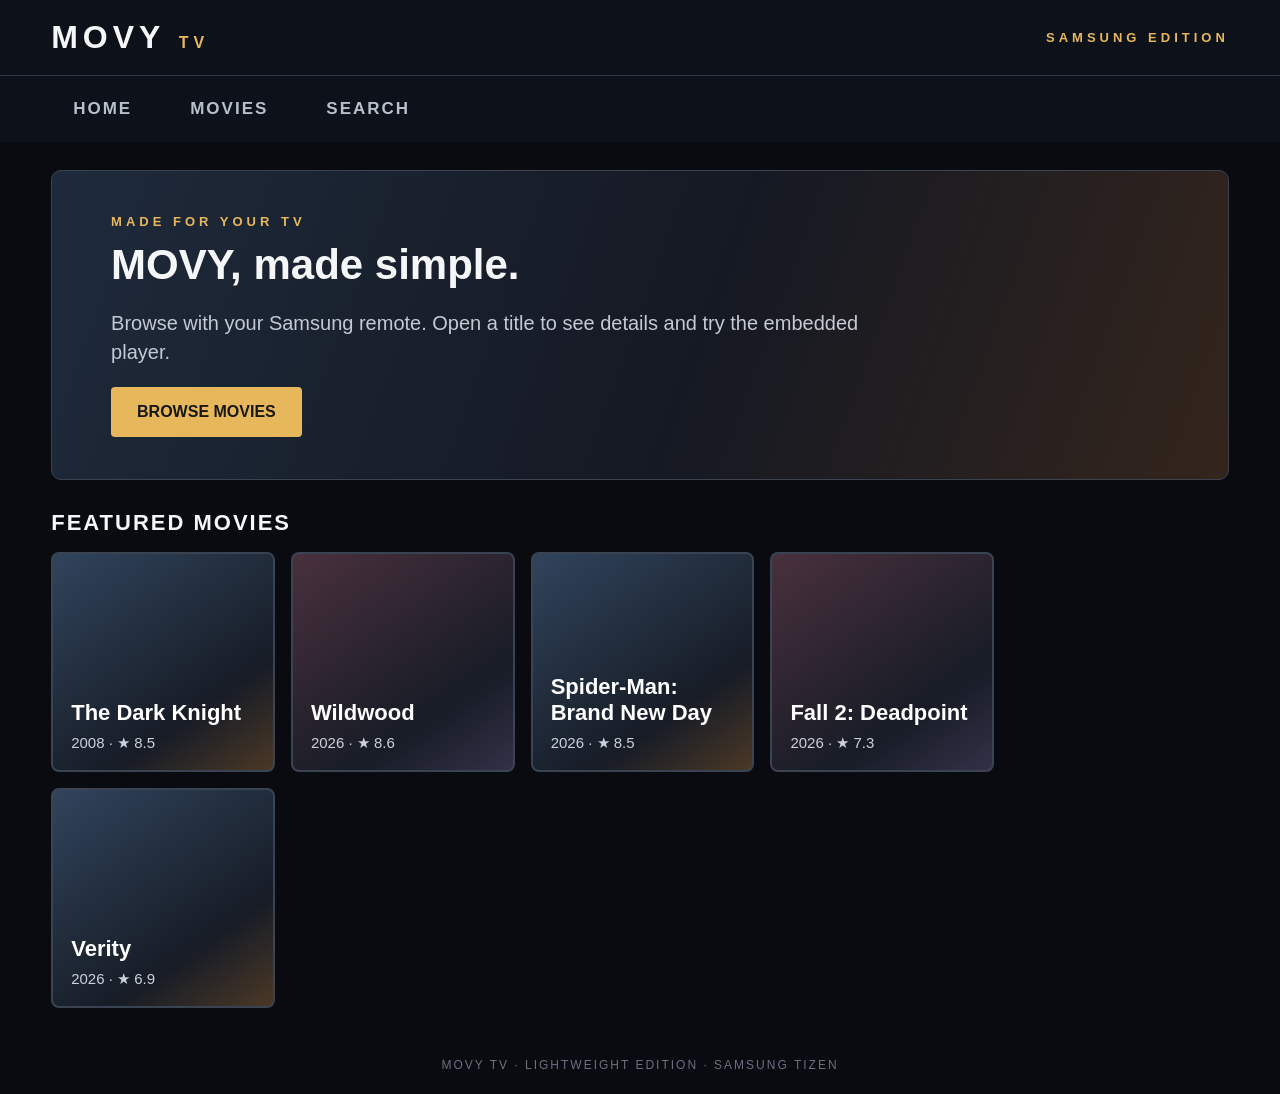
==== app/index.html @ f87607de "Add initial HTML structure for MOVY TV" ====
<!doctype html>
<html><head><meta charset="utf-8"><meta name="viewport" content="width=device-width,initial-scale=1">
<title>MOVY TV</title>
<style>
*{box-sizing:border-box}html,body{margin:0;background:#090b10;color:#f5f6f8;font-family:Arial,sans-serif}
body{overflow-x:hidden}.top{height:76px;padding:0 4%;display:flex;align-items:center;justify-content:space-between;background:#0d1119;border-bottom:1px solid #303744}
.brand{font-size:32px;font-weight:bold;letter-spacing:5px}.brand span{font-size:16px;color:#e6b75b}
nav{height:66px;padding:0 4%;display:flex;gap:14px;background:#0d1119}
button{font-family:Arial,sans-serif;cursor:pointer}.navbtn,.back{background:transparent;color:#b8c0cd;border:2px solid transparent;padding:13px 20px;font-size:17px;font-weight:bold;letter-spacing:2px}
button:focus,input:focus{outline:3px solid #f2c66d;outline-offset:3px}
main{padding:28px 4%;min-height:700px}.hidden{display:none!important}
.hero{height:310px;padding:40px 5%;display:flex;align-items:center;background:linear-gradient(110deg,#1e2a3b,#151923 55%,#34251c);border:1px solid #3b4350;border-radius:10px}
.eyebrow{color:#e6b75b;font-size:13px;letter-spacing:4px;font-weight:bold}
h1{font-size:42px;margin:12px 0}p{font-size:20px;line-height:1.45;color:#c4cad4;max-width:750px}
.primary{background:#e6b75b;color:#171717;border:0;padding:16px 26px;font-size:16px;font-weight:bold;border-radius:4px}
h2{font-size:22px;letter-spacing:2px;margin:30px 0 16px}
.cards{display:flex;flex-wrap:wrap;gap:16px}.card{width:19%;min-width:175px;height:220px;text-align:left;padding:18px;display:flex;flex-direction:column;justify-content:flex-end;color:white;border:2px solid #394352;border-radius:8px;background:linear-gradient(145deg,#30445c,#171c26 70%,#4b3825)}
.card:nth-child(2n){background:linear-gradient(145deg,#49303d,#171c26 70%,#333047)}
.card strong{font-size:22px;line-height:1.15}.card small{font-size:15px;color:#cbd1db;margin-top:9px}
.viewhead{display:flex;justify-content:space-between;align-items:end;margin-bottom:22px}
#search{width:70%;height:58px;background:#171c26;color:white;border:2px solid #4a5566;border-radius:5px;font-size:22px;padding:0 16px;margin:20px 0}
.detail{display:flex;gap:40px;padding:20px}.art{width:280px;height:390px;flex-shrink:0;border-radius:8px;background:linear-gradient(145deg,#35465d,#161b25 65%,#65472d);display:flex;align-items:center;justify-content:center;text-align:center;padding:20px;font-size:32px;font-weight:bold}
.meta{color:#e6b75b;font-size:18px}.desc{font-size:21px;line-height:1.55;max-width:850px}
.player{width:100%;height:0;padding-bottom:56.25%;position:relative;background:black;border:1px solid #39404d}
iframe{position:absolute;width:100%;height:100%;border:0;background:#000}
.note{font-size:16px;color:#aeb6c3}footer{text-align:center;color:#687181;padding:22px;font-size:12px;letter-spacing:2px}
@media(max-width:900px){.card{width:30%;min-width:150px}.detail{display:block}.art{display:none}}
</style></head><body>
<div class="top"><div class="brand">MOVY <span>TV</span></div><div class="eyebrow">SAMSUNG EDITION</div></div>
<nav><button class="navbtn" data-page="home">HOME</button><button class="navbtn" data-page="movies">MOVIES</button><button class="navbtn" data-page="searchpage">SEARCH</button></nav>
<main>
<section id="home" class="page"><div class="hero"><div><div class="eyebrow">MADE FOR YOUR TV</div><h1>MOVY, made simple.</h1><p>Browse with your Samsung remote. Open a title to see details and try the embedded player.</p><button class="primary" id="browse">BROWSE MOVIES</button></div></div><h2>FEATURED MOVIES</h2><div id="featured" class="cards"></div></section>
<section id="movies" class="page hidden"><div class="viewhead"><div><div class="eyebrow">THE LIBRARY</div><h1>Movies</h1></div><span id="count" class="note"></span></div><div id="allcards" class="cards"></div></section>
<section id="searchpage" class="page hidden"><div class="eyebrow">FIND SOMETHING TO WATCH</div><h1>Search</h1><input id="search" placeholder="Type a movie title"><div id="results" class="cards"></div></section>
<section id="detail" class="page hidden"><button id="backdetail" class="back">‹ BACK</button><div id="detailcontent" class="detail"></div></section>
<section id="playerpage" class="page hidden"><button id="backplayer" class="back">‹ BACK TO TITLE</button><div class="eyebrow">PLAYER</div><h1 id="playertitle"></h1><div class="player"><iframe id="frame" src="about:blank" allowfullscreen allow="encrypted-media; autoplay *; fullscreen *"></iframe></div><p class="note">If the player stays black, this older TV browser may not support the embed. Try the MOVY title page.</p><button class="primary" id="openmovy">OPEN MOVY TITLE PAGE</button></section>
</main><footer>MOVY TV · LIGHTWEIGHT EDITION · SAMSUNG TIZEN</footer>
<script>
(function(){
var data=[
{id:155,title:"The Dark Knight",year:"2008",rating:"8.5",genre:"Action · Thriller · Crime",desc:"Batman raises the stakes in his war on crime, with the help of Lt. Jim Gordon and District Attorney Harvey Dent.",slug:"/movie/155"},
{id:791523,title:"Wildwood",year:"2026",rating:"8.6",genre:"Animation · Adventure · Fantasy",desc:"Prue and Curtis are drawn into a magical forest filled with enchanted creatures as they try to rescue Prue's baby brother.",slug:"/movie/791523"},
{id:969681,title:"Spider-Man: Brand New Day",year:"2026",rating:"8.5",genre:"Science Fiction · Action · Adventure",desc:"Peter Parker fights crime in a world that doesn't remember him, while a new threat puts the city in danger.",slug:"/movie/969681"},
{id:1101412,title:"Fall 2: Deadpoint",year:"2026",rating:"7.3",genre:"Thriller",desc:"Two climbers become trapped thousands of feet above the ground on a perilous climb across Thailand's Mount Kwan.",slug:"/movie/1101412"},
{id:1283515,title:"Verity",year:"2026",rating:"6.9",genre:"Mystery · Thriller",desc:"A ghostwriter uncovers autobiographical notes that may reveal a lethal conspiracy.",slug:"/movie/1283515"},
{id:1368337,title:"The Odyssey",year:"2026",rating:"8.0",genre:"Adventure · Action · Fantasy",desc:"Odysseus, the legendary King of Ithaca, embarks on a perilous journey home following the Trojan War.",slug:"/movie/1368337"}
],selected=null,pages=["home","movies","searchpage","detail","playerpage"];
function byid(x){return document.getElementById(x)}
function show(name){var i;for(i=0;i<pages.length;i++)byid(pages[i]).className="page"+(pages[i]===name?"":" hidden");}
function makeCard(m){var b=document.createElement("button"),s=document.createElement("strong"),d=document.createElement("small");b.className="card";b.type="button";s.appendChild(document.createTextNode(m.title));d.appendChild(document.createTextNode(m.year+" · ★ "+m.rating));b.appendChild(s);b.appendChild(d);b.onclick=function(){details(m.id)};return b;}
function render(id,list){var n=byid(id),i;while(n.firstChild)n.removeChild(n.firstChild);for(i=0;i<list.length;i++)n.appendChild(makeCard(list[i]));}
function lookup(id){var i;for(i=0;i<data.length;i++)if(String(data[i].id)===String(id))return data[i];return null;}
function details(id){selected=lookup(id);if(!selected)return;var root=byid("detailcontent");while(root.firstChild)root.removeChild(root.firstChild);var art=document.createElement("div"),copy=document.createElement("div"),h=document.createElement("h1"),meta=document.createElement("div"),p=document.createElement("p"),play=document.createElement("button");art.className="art";art.appendChild(document.createTextNode(selected.title));h.appendChild(document.createTextNode(selected.title));meta.className="meta";meta.appendChild(document.createTextNode(selected.year+" · ★ "+selected.rating+" · "+selected.genre));p.className="desc";p.appendChild(document.createTextNode(selected.desc));play.className="primary";play.appendChild(document.createTextNode("PLAY"));play.onclick=playTitle;copy.appendChild(h);copy.appendChild(meta);copy.appendChild(p);copy.appendChild(play);root.appendChild(art);root.appendChild(copy);show("detail");play.focus();}
function playTitle(){if(!selected)return;byid("playertitle").innerHTML="";byid("playertitle").appendChild(document.createTextNode(selected.title));byid("frame").src="https://vidy.st/movie/"+selected.id+"?color=E6B75B";byid("openmovy").onclick=function(){window.location.href="https://www.movy.sx"+selected.slug;};show("playerpage");byid("backplayer").focus();}
function search(){var q=byid("search").value.toLowerCase(),r=[],i;for(i=0;i<data.length;i++)if(data[i].title.toLowerCase().indexOf(q)>=0)r.push(data[i]);render("results",r);}
function init(){render("featured",data.slice(0,5));render("allcards",data);byid("count").innerHTML=data.length+" STARTER TITLES";var nav=document.getElementsByClassName("navbtn"),i;for(i=0;i<nav.length;i++)nav[i].onclick=function(){show(this.getAttribute("data-page"));};byid("browse").onclick=function(){show("movies");};byid("backdetail").onclick=function(){show("movies");};byid("backplayer").onclick=function(){byid("frame").src="about:blank";show("detail");};byid("search").onkeyup=search;byid("search").onkeydown=function(e){if((e.keyCode||e.which)===13){var b=byid("results").getElementsByTagName("button")[0];if(b)b.focus();}};document.onkeydown=function(e){var k=e.keyCode||e.which;if(k===8||k===27){if(byid("playerpage").className.indexOf("hidden")<0)byid("backplayer").click();else if(byid("detail").className.indexOf("hidden")<0)byid("backdetail").click();}};show("home");}
if(document.readyState==="loading")document.addEventListener("DOMContentLoaded",init);else init();
})();
</script></body></html>
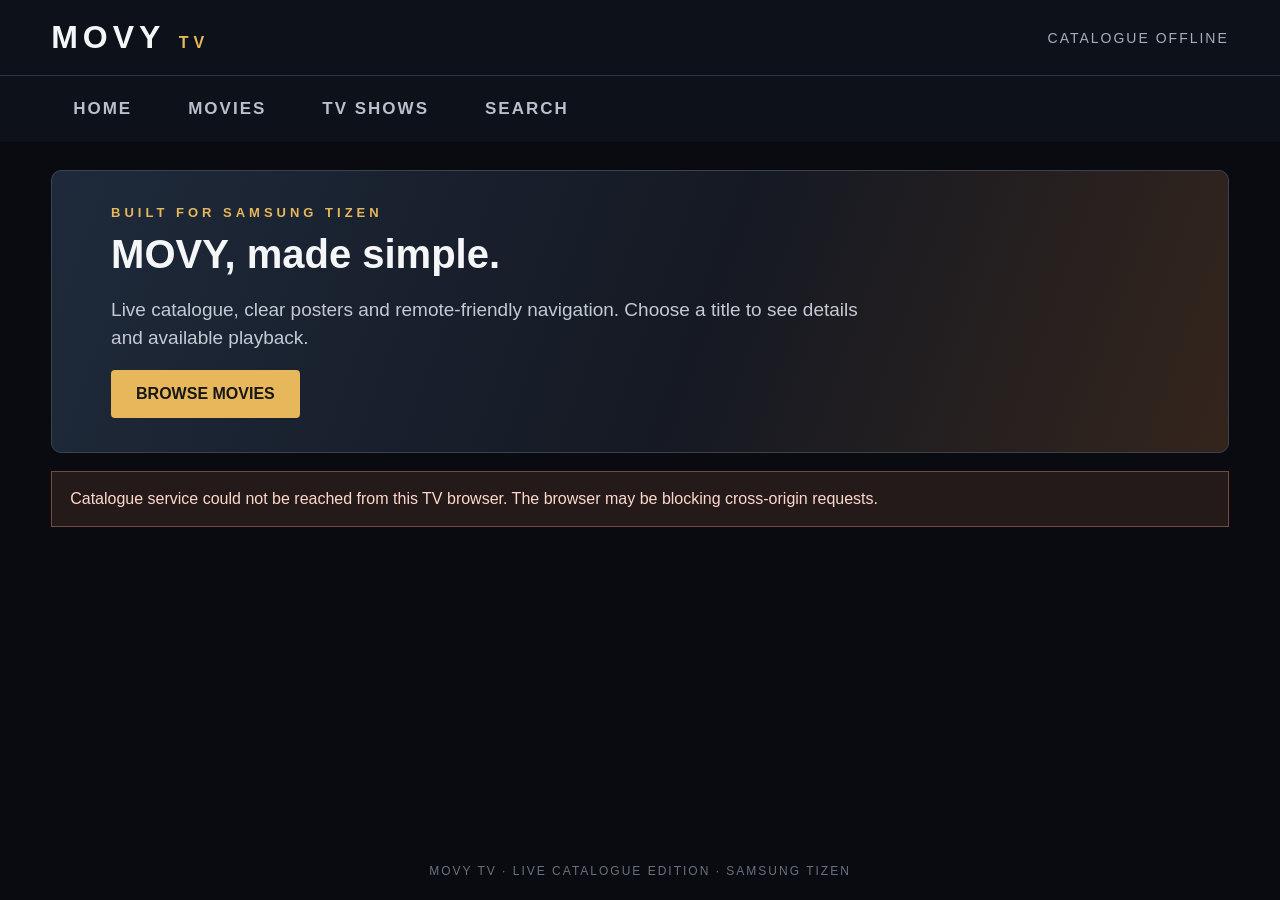
==== commit 7bb572db: "Refactor index.html for improved structure and styles Updated HTML structure and styles for MOVY TV " ====
--- a/app/index.html
+++ b/app/index.html
@@ -1,59 +1,71 @@
 <!doctype html>
-<html><head><meta charset="utf-8"><meta name="viewport" content="width=device-width,initial-scale=1">
-<title>MOVY TV</title>
+<html lang="en">
+<head>
+<meta charset="utf-8"><meta name="viewport" content="width=device-width,initial-scale=1">
+<meta name="theme-color" content="#090b10"><title>MOVY TV</title>
 <style>
-*{box-sizing:border-box}html,body{margin:0;background:#090b10;color:#f5f6f8;font-family:Arial,sans-serif}
-body{overflow-x:hidden}.top{height:76px;padding:0 4%;display:flex;align-items:center;justify-content:space-between;background:#0d1119;border-bottom:1px solid #303744}
-.brand{font-size:32px;font-weight:bold;letter-spacing:5px}.brand span{font-size:16px;color:#e6b75b}
-nav{height:66px;padding:0 4%;display:flex;gap:14px;background:#0d1119}
-button{font-family:Arial,sans-serif;cursor:pointer}.navbtn,.back{background:transparent;color:#b8c0cd;border:2px solid transparent;padding:13px 20px;font-size:17px;font-weight:bold;letter-spacing:2px}
+*{box-sizing:border-box}html,body{margin:0;background:#090b10;color:#f5f6f8;font-family:Arial,Helvetica,sans-serif}body{overflow-x:hidden}
+.top{height:76px;padding:0 4%;display:flex;align-items:center;justify-content:space-between;background:#0d1119;border-bottom:1px solid #303744}
+.brand{font-size:32px;font-weight:bold;letter-spacing:5px}.brand span{font-size:16px;color:#e6b75b}.status,.muted{color:#a5adbb;font-size:14px;letter-spacing:2px}
+nav{height:66px;padding:0 4%;display:flex;gap:12px;background:#0d1119;align-items:center;flex-wrap:wrap}
+button,input{font-family:Arial,Helvetica,sans-serif}button{cursor:pointer}
+.navbtn,.back{background:transparent;color:#b8c0cd;border:2px solid transparent;padding:13px 20px;font-size:17px;font-weight:bold;letter-spacing:2px}
 button:focus,input:focus{outline:3px solid #f2c66d;outline-offset:3px}
-main{padding:28px 4%;min-height:700px}.hidden{display:none!important}
-.hero{height:310px;padding:40px 5%;display:flex;align-items:center;background:linear-gradient(110deg,#1e2a3b,#151923 55%,#34251c);border:1px solid #3b4350;border-radius:10px}
+main{padding:28px 4%;min-height:700px}.hidden{display:none!important}.page{width:100%}
+.hero{min-height:270px;padding:34px 5%;display:flex;align-items:center;background:linear-gradient(110deg,#1e2a3b,#151923 55%,#34251c);border:1px solid #3b4350;border-radius:10px}
 .eyebrow{color:#e6b75b;font-size:13px;letter-spacing:4px;font-weight:bold}
-h1{font-size:42px;margin:12px 0}p{font-size:20px;line-height:1.45;color:#c4cad4;max-width:750px}
-.primary{background:#e6b75b;color:#171717;border:0;padding:16px 26px;font-size:16px;font-weight:bold;border-radius:4px}
-h2{font-size:22px;letter-spacing:2px;margin:30px 0 16px}
-.cards{display:flex;flex-wrap:wrap;gap:16px}.card{width:19%;min-width:175px;height:220px;text-align:left;padding:18px;display:flex;flex-direction:column;justify-content:flex-end;color:white;border:2px solid #394352;border-radius:8px;background:linear-gradient(145deg,#30445c,#171c26 70%,#4b3825)}
-.card:nth-child(2n){background:linear-gradient(145deg,#49303d,#171c26 70%,#333047)}
-.card strong{font-size:22px;line-height:1.15}.card small{font-size:15px;color:#cbd1db;margin-top:9px}
-.viewhead{display:flex;justify-content:space-between;align-items:end;margin-bottom:22px}
-#search{width:70%;height:58px;background:#171c26;color:white;border:2px solid #4a5566;border-radius:5px;font-size:22px;padding:0 16px;margin:20px 0}
-.detail{display:flex;gap:40px;padding:20px}.art{width:280px;height:390px;flex-shrink:0;border-radius:8px;background:linear-gradient(145deg,#35465d,#161b25 65%,#65472d);display:flex;align-items:center;justify-content:center;text-align:center;padding:20px;font-size:32px;font-weight:bold}
-.meta{color:#e6b75b;font-size:18px}.desc{font-size:21px;line-height:1.55;max-width:850px}
-.player{width:100%;height:0;padding-bottom:56.25%;position:relative;background:black;border:1px solid #39404d}
-iframe{position:absolute;width:100%;height:100%;border:0;background:#000}
-.note{font-size:16px;color:#aeb6c3}footer{text-align:center;color:#687181;padding:22px;font-size:12px;letter-spacing:2px}
-@media(max-width:900px){.card{width:30%;min-width:150px}.detail{display:block}.art{display:none}}
-</style></head><body>
-<div class="top"><div class="brand">MOVY <span>TV</span></div><div class="eyebrow">SAMSUNG EDITION</div></div>
-<nav><button class="navbtn" data-page="home">HOME</button><button class="navbtn" data-page="movies">MOVIES</button><button class="navbtn" data-page="searchpage">SEARCH</button></nav>
+h1{font-size:40px;margin:12px 0}h2{font-size:22px;letter-spacing:2px;margin:30px 0 16px}
+p{font-size:19px;line-height:1.45;color:#c4cad4;max-width:760px}
+.primary{background:#e6b75b;color:#171717;border:0;padding:15px 25px;font-size:16px;font-weight:bold;border-radius:4px}
+.secondary{background:#242d3b;color:#fff;border:2px solid #596477;padding:13px 20px;font-size:15px;font-weight:bold;border-radius:4px}
+.rails{display:block}.rail{margin:26px 0}.railhead{display:flex;justify-content:space-between;align-items:center}.railhead h2{margin:0 0 14px}
+.cards{display:flex;flex-wrap:nowrap;gap:14px;overflow:hidden}
+.card{width:178px;min-width:178px;height:245px;text-align:left;padding:0;display:flex;flex-direction:column;justify-content:flex-end;color:white;border:2px solid #394352;border-radius:7px;overflow:hidden;background:#171d28;position:relative}
+.poster{position:absolute;left:0;top:0;width:100%;height:100%;object-fit:cover;background:linear-gradient(145deg,#30445c,#171c26)}
+.card:after{content:"";position:absolute;left:0;right:0;bottom:0;height:105px;background:linear-gradient(transparent,rgba(0,0,0,.94))}
+.cardlabel{position:relative;z-index:2;padding:12px;font-size:17px;font-weight:bold;line-height:1.15;text-shadow:0 1px 3px #000}
+.cardmeta{position:relative;z-index:2;padding:0 12px 12px;font-size:13px;color:#e1e5eb}
+.grid{display:flex;flex-wrap:wrap;gap:15px}.grid .card{width:calc(16.66% - 13px);min-width:150px;height:235px}
+.headrow{display:flex;justify-content:space-between;align-items:end;margin-bottom:20px}
+#search{width:75%;height:58px;background:#171c26;color:white;border:2px solid #4a5566;border-radius:5px;font-size:22px;padding:0 16px;margin:20px 0}
+.detail{display:flex;gap:36px;padding:20px 1%}.art{width:260px;height:380px;flex-shrink:0;object-fit:cover;background:#202938;border-radius:8px}
+.detailcopy{max-width:850px}.detailcopy h1{font-size:42px}.meta{color:#e6b75b;font-size:18px;margin:14px 0}.desc{font-size:20px;line-height:1.5}
+.player{width:100%;height:0;padding-bottom:56.25%;position:relative;background:#000;border:1px solid #39404d}.player iframe{position:absolute;width:100%;height:100%;border:0;background:#000}
+.actions{display:flex;gap:15px;align-items:center;margin-top:16px;flex-wrap:wrap}.note{font-size:15px;color:#aeb6c3}
+.error{padding:18px;border:1px solid #744b42;background:#241a1a;color:#ffd8cc;margin:18px 0}
+footer{text-align:center;color:#687181;padding:22px;font-size:12px;letter-spacing:2px}
+@media(max-width:1000px){.grid .card{width:30%;min-width:145px}.detail{display:block}.art{display:none}.hero{min-height:240px}}
+</style></head>
+<body>
+<div class="top"><div class="brand">MOVY <span>TV</span></div><div id="status" class="status">CONNECTING…</div></div>
+<nav><button class="navbtn" data-page="home">HOME</button><button class="navbtn" data-page="movies">MOVIES</button><button class="navbtn" data-page="shows">TV SHOWS</button><button class="navbtn" data-page="searchpage">SEARCH</button></nav>
 <main>
-<section id="home" class="page"><div class="hero"><div><div class="eyebrow">MADE FOR YOUR TV</div><h1>MOVY, made simple.</h1><p>Browse with your Samsung remote. Open a title to see details and try the embedded player.</p><button class="primary" id="browse">BROWSE MOVIES</button></div></div><h2>FEATURED MOVIES</h2><div id="featured" class="cards"></div></section>
-<section id="movies" class="page hidden"><div class="viewhead"><div><div class="eyebrow">THE LIBRARY</div><h1>Movies</h1></div><span id="count" class="note"></span></div><div id="allcards" class="cards"></div></section>
-<section id="searchpage" class="page hidden"><div class="eyebrow">FIND SOMETHING TO WATCH</div><h1>Search</h1><input id="search" placeholder="Type a movie title"><div id="results" class="cards"></div></section>
+<section id="home" class="page"><div class="hero"><div><div class="eyebrow">BUILT FOR SAMSUNG TIZEN</div><h1>MOVY, made simple.</h1><p>Live catalogue, clear posters and remote-friendly navigation. Choose a title to see details and available playback.</p><button class="primary" id="browse">BROWSE MOVIES</button></div></div><div id="home-rails" class="rails"><div class="note">Loading live catalogue…</div></div></section>
+<section id="movies" class="page hidden"><div class="headrow"><div><div class="eyebrow">THE LIBRARY</div><h1>Movies</h1></div><span id="movie-count" class="muted"></span></div><div id="movie-grid" class="grid"></div><div class="actions"><button id="more-movies" class="secondary">LOAD MORE</button></div></section>
+<section id="shows" class="page hidden"><div class="eyebrow">THE LIBRARY</div><h1>TV Shows</h1><div id="show-grid" class="grid"></div><div class="actions"><button id="more-shows" class="secondary">LOAD MORE</button></div></section>
+<section id="searchpage" class="page hidden"><div class="eyebrow">FIND SOMETHING TO WATCH</div><h1>Search MOVY catalogue</h1><input id="search" type="text" placeholder="Enter a movie or show title" autocomplete="off"><div id="search-message" class="note">Type a title, then press OK.</div><div id="search-results" class="grid"></div></section>
 <section id="detail" class="page hidden"><button id="backdetail" class="back">‹ BACK</button><div id="detailcontent" class="detail"></div></section>
-<section id="playerpage" class="page hidden"><button id="backplayer" class="back">‹ BACK TO TITLE</button><div class="eyebrow">PLAYER</div><h1 id="playertitle"></h1><div class="player"><iframe id="frame" src="about:blank" allowfullscreen allow="encrypted-media; autoplay *; fullscreen *"></iframe></div><p class="note">If the player stays black, this older TV browser may not support the embed. Try the MOVY title page.</p><button class="primary" id="openmovy">OPEN MOVY TITLE PAGE</button></section>
-</main><footer>MOVY TV · LIGHTWEIGHT EDITION · SAMSUNG TIZEN</footer>
+<section id="playerpage" class="page hidden"><button id="backplayer" class="back">‹ BACK TO TITLE</button><div class="eyebrow">PLAYER</div><h1 id="playertitle"></h1><div class="player"><iframe id="frame" src="about:blank" allowfullscreen allow="encrypted-media; autoplay *; fullscreen *"></iframe></div><div class="actions"><button class="secondary" id="openmovy">OPEN ON MOVY</button><span class="note">Playback availability varies by title and region.</span></div></section>
+</main><footer>MOVY TV · LIVE CATALOGUE EDITION · SAMSUNG TIZEN</footer>
 <script>
 (function(){
-var data=[
-{id:155,title:"The Dark Knight",year:"2008",rating:"8.5",genre:"Action · Thriller · Crime",desc:"Batman raises the stakes in his war on crime, with the help of Lt. Jim Gordon and District Attorney Harvey Dent.",slug:"/movie/155"},
-{id:791523,title:"Wildwood",year:"2026",rating:"8.6",genre:"Animation · Adventure · Fantasy",desc:"Prue and Curtis are drawn into a magical forest filled with enchanted creatures as they try to rescue Prue's baby brother.",slug:"/movie/791523"},
-{id:969681,title:"Spider-Man: Brand New Day",year:"2026",rating:"8.5",genre:"Science Fiction · Action · Adventure",desc:"Peter Parker fights crime in a world that doesn't remember him, while a new threat puts the city in danger.",slug:"/movie/969681"},
-{id:1101412,title:"Fall 2: Deadpoint",year:"2026",rating:"7.3",genre:"Thriller",desc:"Two climbers become trapped thousands of feet above the ground on a perilous climb across Thailand's Mount Kwan.",slug:"/movie/1101412"},
-{id:1283515,title:"Verity",year:"2026",rating:"6.9",genre:"Mystery · Thriller",desc:"A ghostwriter uncovers autobiographical notes that may reveal a lethal conspiracy.",slug:"/movie/1283515"},
-{id:1368337,title:"The Odyssey",year:"2026",rating:"8.0",genre:"Adventure · Action · Fantasy",desc:"Odysseus, the legendary King of Ithaca, embarks on a perilous journey home following the Trojan War.",slug:"/movie/1368337"}
-],selected=null,pages=["home","movies","searchpage","detail","playerpage"];
-function byid(x){return document.getElementById(x)}
-function show(name){var i;for(i=0;i<pages.length;i++)byid(pages[i]).className="page"+(pages[i]===name?"":" hidden");}
-function makeCard(m){var b=document.createElement("button"),s=document.createElement("strong"),d=document.createElement("small");b.className="card";b.type="button";s.appendChild(document.createTextNode(m.title));d.appendChild(document.createTextNode(m.year+" · ★ "+m.rating));b.appendChild(s);b.appendChild(d);b.onclick=function(){details(m.id)};return b;}
-function render(id,list){var n=byid(id),i;while(n.firstChild)n.removeChild(n.firstChild);for(i=0;i<list.length;i++)n.appendChild(makeCard(list[i]));}
-function lookup(id){var i;for(i=0;i<data.length;i++)if(String(data[i].id)===String(id))return data[i];return null;}
-function details(id){selected=lookup(id);if(!selected)return;var root=byid("detailcontent");while(root.firstChild)root.removeChild(root.firstChild);var art=document.createElement("div"),copy=document.createElement("div"),h=document.createElement("h1"),meta=document.createElement("div"),p=document.createElement("p"),play=document.createElement("button");art.className="art";art.appendChild(document.createTextNode(selected.title));h.appendChild(document.createTextNode(selected.title));meta.className="meta";meta.appendChild(document.createTextNode(selected.year+" · ★ "+selected.rating+" · "+selected.genre));p.className="desc";p.appendChild(document.createTextNode(selected.desc));play.className="primary";play.appendChild(document.createTextNode("PLAY"));play.onclick=playTitle;copy.appendChild(h);copy.appendChild(meta);copy.appendChild(p);copy.appendChild(play);root.appendChild(art);root.appendChild(copy);show("detail");play.focus();}
-function playTitle(){if(!selected)return;byid("playertitle").innerHTML="";byid("playertitle").appendChild(document.createTextNode(selected.title));byid("frame").src="https://vidy.st/movie/"+selected.id+"?color=E6B75B";byid("openmovy").onclick=function(){window.location.href="https://www.movy.sx"+selected.slug;};show("playerpage");byid("backplayer").focus();}
-function search(){var q=byid("search").value.toLowerCase(),r=[],i;for(i=0;i<data.length;i++)if(data[i].title.toLowerCase().indexOf(q)>=0)r.push(data[i]);render("results",r);}
-function init(){render("featured",data.slice(0,5));render("allcards",data);byid("count").innerHTML=data.length+" STARTER TITLES";var nav=document.getElementsByClassName("navbtn"),i;for(i=0;i<nav.length;i++)nav[i].onclick=function(){show(this.getAttribute("data-page"));};byid("browse").onclick=function(){show("movies");};byid("backdetail").onclick=function(){show("movies");};byid("backplayer").onclick=function(){byid("frame").src="about:blank";show("detail");};byid("search").onkeyup=search;byid("search").onkeydown=function(e){if((e.keyCode||e.which)===13){var b=byid("results").getElementsByTagName("button")[0];if(b)b.focus();}};document.onkeydown=function(e){var k=e.keyCode||e.which;if(k===8||k===27){if(byid("playerpage").className.indexOf("hidden")<0)byid("backplayer").click();else if(byid("detail").className.indexOf("hidden")<0)byid("backdetail").click();}};show("home");}
+"use strict";
+var API="https://db.wecollege.net/3",IMG="https://image.tmdb.org/t/p/w342";
+var moviePage=1,showPage=1,selected=null,searchTimer=null,pages=["home","movies","shows","searchpage","detail","playerpage"];
+function el(id){return document.getElementById(id);}
+function showView(name){var i;for(i=0;i<pages.length;i++)el(pages[i]).className="page"+(pages[i]===name?"":" hidden");}
+function request(url,done){var x=new XMLHttpRequest();x.open("GET",url,true);x.onreadystatechange=function(){if(x.readyState===4){if(x.status>=200&&x.status<300){try{done(null,JSON.parse(x.responseText));}catch(e){done(e,null);}}else{done(new Error("HTTP "+x.status),null);}}};x.onerror=function(){done(new Error("Network/CORS request blocked"),null);};x.send(null);}
+function normalize(o,type){var d=type==="tv"?(o.first_air_date||""):(o.release_date||"");return{id:o.id,type:type,title:type==="tv"?(o.name||"Untitled"):(o.title||"Untitled"),year:d?d.substring(0,4):"",rating:o.vote_average?Number(o.vote_average).toFixed(1):"",overview:o.overview||"",poster:o.poster_path?IMG+o.poster_path:"",backdrop:o.backdrop_path?IMG+o.backdrop_path:"",slug:"/"+(type==="tv"?"tv":"movie")+"/"+o.id};}
+function makeCard(m){var b=document.createElement("button"),im=document.createElement("img"),t=document.createElement("span"),meta=document.createElement("span");b.className="card";b.type="button";im.className="poster";im.alt="";im.src=m.poster||m.backdrop||"";im.onerror=function(){this.style.display="none";};t.className="cardlabel";t.appendChild(document.createTextNode(m.title));meta.className="cardmeta";meta.appendChild(document.createTextNode((m.year||"")+(m.rating?" · ★ "+m.rating:"")));b.appendChild(im);b.appendChild(t);b.appendChild(meta);b.onclick=function(){openDetail(m);};return b;}
+function render(id,items){var n=el(id),i;while(n.firstChild)n.removeChild(n.firstChild);for(i=0;i<items.length;i++)n.appendChild(makeCard(items[i]));}
+function fetchList(path,type,cb){request(API+path,function(err,data){if(err){cb(err,[]);return;}var a=data&&data.results?data.results:[],out=[],i;for(i=0;i<a.length;i++)if(a[i]&&a[i].id)out.push(normalize(a[i],type));cb(null,out,data);});}
+function addRail(name,items){var s=document.createElement("div"),h=document.createElement("div"),title=document.createElement("h2"),row=document.createElement("div"),i;s.className="rail";h.className="railhead";title.appendChild(document.createTextNode(name));h.appendChild(title);row.className="cards";for(i=0;i<items.length;i++)row.appendChild(makeCard(items[i]));s.appendChild(h);s.appendChild(row);el("home-rails").appendChild(s);}
+function loadHome(){var root=el("home-rails");root.innerHTML="";var jobs=[["Trending Movies","/trending/movie/week?language=en&page=1","movie"],["Popular Movies","/movie/popular?language=en&page=1","movie"],["Trending TV Shows","/trending/tv/week?language=en&page=1","tv"]],left=jobs.length,failed=0,i;for(i=0;i<jobs.length;i++)(function(job){fetchList(job[1],job[2],function(err,items){if(err)failed++;else if(items.length)addRail(job[0],items);left--;if(left===0){el("status").innerHTML=failed===jobs.length?"CATALOGUE OFFLINE":"LIVE CATALOGUE";if(!root.firstChild)root.innerHTML='<div class="error">Catalogue service could not be reached from this TV browser. The browser may be blocking cross-origin requests.</div>';}});})(jobs[i]);}
+function loadGrid(type,page,append){var path=type==="movie"?"/movie/popular?language=en&page="+page:"/tv/popular?language=en&page="+page;fetchList(path,type,function(err,items){if(err){el(type==="movie"?"movie-count":"shows").innerHTML="Catalogue error: "+err.message;return;}var target=type==="movie"?"movie-grid":"show-grid",node=el(target),i;if(!append)node.innerHTML="";for(i=0;i<items.length;i++)node.appendChild(makeCard(items[i]));if(type==="movie")el("movie-count").innerHTML=items.length+" titles loaded";});}
+function openDetail(m){selected=m;var root=el("detailcontent");root.innerHTML="";var art=document.createElement("img"),copy=document.createElement("div"),h=document.createElement("h1"),meta=document.createElement("div"),desc=document.createElement("p"),play=document.createElement("button");art.className="art";art.src=m.poster||m.backdrop||"";art.onerror=function(){this.style.visibility="hidden";};h.appendChild(document.createTextNode(m.title));meta.className="meta";meta.appendChild(document.createTextNode((m.year||"Year unknown")+(m.rating?" · ★ "+m.rating:"")+(m.type==="tv"?" · TV SHOW":" · MOVIE")));desc.className="desc";desc.appendChild(document.createTextNode(m.overview||"No description available."));play.className="primary";play.appendChild(document.createTextNode("PLAY"));play.onclick=playTitle;copy.className="detailcopy";copy.appendChild(h);copy.appendChild(meta);copy.appendChild(desc);copy.appendChild(play);root.appendChild(art);root.appendChild(copy);showView("detail");play.focus();}
+function playTitle(){if(!selected)return;el("playertitle").innerHTML="";el("playertitle").appendChild(document.createTextNode(selected.title));var src=selected.type==="tv"?"https://vidy.st/tv/"+selected.id+"/1/1?color=E6B75B&episodeSelector=true&nextEpisode=true":"https://vidy.st/movie/"+selected.id+"?color=E6B75B";el("frame").src=src;el("openmovy").onclick=function(){window.location.href="https://www.movy.sx"+selected.slug;};showView("playerpage");el("backplayer").focus();}
+function runSearch(){var q=el("search").value.replace(/^\\s+|\\s+$/g,"");if(q.length<2){el("search-results").innerHTML="";el("search-message").innerHTML="Enter at least 2 characters.";return;}el("search-message").innerHTML="Searching live catalogue…";request(API+"/search/multi?query="+encodeURIComponent(q)+"&language=en&page=1",function(err,data){if(err){el("search-message").innerHTML="Search failed: "+err.message;return;}var a=data.results||[],out=[],i;for(i=0;i<a.length;i++)if(a[i].id&&(a[i].media_type==="movie"||a[i].media_type==="tv"))out.push(normalize(a[i],a[i].media_type));render("search-results",out);el("search-message").innerHTML=out.length?out.length+" results":"No results found.";});}
+function init(){var nav=document.getElementsByClassName("navbtn"),i;for(i=0;i<nav.length;i++)nav[i].onclick=function(){var p=this.getAttribute("data-page");showView(p);if(p==="movies"&&!el("movie-grid").firstChild)loadGrid("movie",moviePage,false);if(p==="shows"&&!el("show-grid").firstChild)loadGrid("tv",showPage,false);};el("browse").onclick=function(){showView("movies");loadGrid("movie",moviePage,false);};el("backdetail").onclick=function(){showView("movies");};el("backplayer").onclick=function(){el("frame").src="about:blank";showView("detail");};el("more-movies").onclick=function(){moviePage++;loadGrid("movie",moviePage,true);};el("more-shows").onclick=function(){showPage++;loadGrid("tv",showPage,true);};el("search").onkeyup=function(){if(searchTimer)clearTimeout(searchTimer);searchTimer=setTimeout(runSearch,450);};el("search").onkeydown=function(e){if((e.keyCode||e.which)===13){if(searchTimer)clearTimeout(searchTimer);runSearch();}};document.onkeydown=function(e){var k=e.keyCode||e.which;if(k===8||k===27){if(el("playerpage").className.indexOf("hidden")<0)el("backplayer").click();else if(el("detail").className.indexOf("hidden")<0)el("backdetail").click();}};showView("home");loadHome();}
 if(document.readyState==="loading")document.addEventListener("DOMContentLoaded",init);else init();
 })();
 </script></body></html>
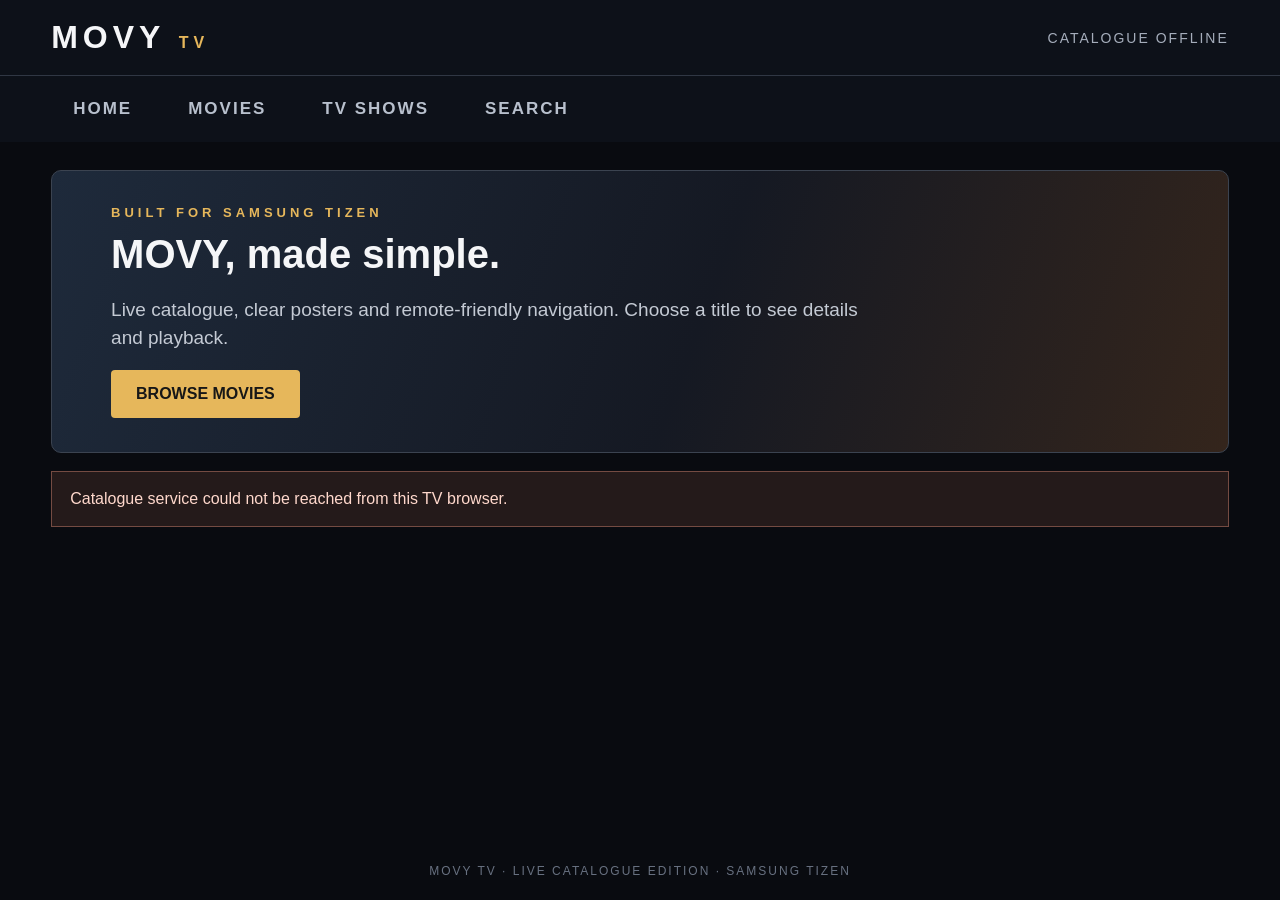
==== commit 6ce0b116: "Refactor HTML structure and improve formatting" ====
--- a/app/index.html
+++ b/app/index.html
@@ -1,16 +1,18 @@
 <!doctype html>
 <html lang="en">
 <head>
-<meta charset="utf-8"><meta name="viewport" content="width=device-width,initial-scale=1">
-<meta name="theme-color" content="#090b10"><title>MOVY TV</title>
+<meta charset="utf-8">
+<meta name="viewport" content="width=device-width,initial-scale=1">
+<meta name="theme-color" content="#090b10">
+<title>MOVY TV</title>
 <style>
 *{box-sizing:border-box}html,body{margin:0;background:#090b10;color:#f5f6f8;font-family:Arial,Helvetica,sans-serif}body{overflow-x:hidden}
 .top{height:76px;padding:0 4%;display:flex;align-items:center;justify-content:space-between;background:#0d1119;border-bottom:1px solid #303744}
 .brand{font-size:32px;font-weight:bold;letter-spacing:5px}.brand span{font-size:16px;color:#e6b75b}.status,.muted{color:#a5adbb;font-size:14px;letter-spacing:2px}
-nav{height:66px;padding:0 4%;display:flex;gap:12px;background:#0d1119;align-items:center;flex-wrap:wrap}
+nav{min-height:66px;padding:0 4%;display:flex;gap:12px;background:#0d1119;align-items:center;flex-wrap:wrap}
 button,input{font-family:Arial,Helvetica,sans-serif}button{cursor:pointer}
 .navbtn,.back{background:transparent;color:#b8c0cd;border:2px solid transparent;padding:13px 20px;font-size:17px;font-weight:bold;letter-spacing:2px}
-button:focus,input:focus{outline:3px solid #f2c66d;outline-offset:3px}
+button:focus,input:focus{outline:4px solid #f2c66d;outline-offset:3px;box-shadow:0 0 0 4px rgba(242,198,109,.22)}
 main{padding:28px 4%;min-height:700px}.hidden{display:none!important}.page{width:100%}
 .hero{min-height:270px;padding:34px 5%;display:flex;align-items:center;background:linear-gradient(110deg,#1e2a3b,#151923 55%,#34251c);border:1px solid #3b4350;border-radius:10px}
 .eyebrow{color:#e6b75b;font-size:13px;letter-spacing:4px;font-weight:bold}
@@ -19,7 +21,7 @@
 .primary{background:#e6b75b;color:#171717;border:0;padding:15px 25px;font-size:16px;font-weight:bold;border-radius:4px}
 .secondary{background:#242d3b;color:#fff;border:2px solid #596477;padding:13px 20px;font-size:15px;font-weight:bold;border-radius:4px}
 .rails{display:block}.rail{margin:26px 0}.railhead{display:flex;justify-content:space-between;align-items:center}.railhead h2{margin:0 0 14px}
-.cards{display:flex;flex-wrap:nowrap;gap:14px;overflow:hidden}
+.cards{display:flex;flex-wrap:nowrap;gap:14px;overflow-x:auto;overflow-y:hidden;scroll-behavior:smooth}
 .card{width:178px;min-width:178px;height:245px;text-align:left;padding:0;display:flex;flex-direction:column;justify-content:flex-end;color:white;border:2px solid #394352;border-radius:7px;overflow:hidden;background:#171d28;position:relative}
 .poster{position:absolute;left:0;top:0;width:100%;height:100%;object-fit:cover;background:linear-gradient(145deg,#30445c,#171c26)}
 .card:after{content:"";position:absolute;left:0;right:0;bottom:0;height:105px;background:linear-gradient(transparent,rgba(0,0,0,.94))}
@@ -34,19 +36,38 @@
 .actions{display:flex;gap:15px;align-items:center;margin-top:16px;flex-wrap:wrap}.note{font-size:15px;color:#aeb6c3}
 .error{padding:18px;border:1px solid #744b42;background:#241a1a;color:#ffd8cc;margin:18px 0}
 footer{text-align:center;color:#687181;padding:22px;font-size:12px;letter-spacing:2px}
+/* Full-screen external playback: no iframe or extra player controls. */
+body.tv-playing{overflow:hidden;background:#000}
+body.tv-playing .top,body.tv-playing nav,body.tv-playing footer{display:none}
+body.tv-playing main{padding:0;margin:0;min-height:100vh}
+body.tv-playing #playerpage{position:fixed;inset:0;z-index:100;background:#000}
+body.tv-playing #playerpage>.eyebrow,body.tv-playing #playerpage>h1{display:none}
+body.tv-playing #backplayer{position:fixed;z-index:110;top:12px;left:12px;background:rgba(15,18,24,.78);color:#fff;border:2px solid #8a929e;border-radius:4px;padding:10px 16px}
+body.tv-playing .player{display:none}
+body.tv-playing .actions{display:none}
 @media(max-width:1000px){.grid .card{width:30%;min-width:145px}.detail{display:block}.art{display:none}.hero{min-height:240px}}
-</style></head>
+</style>
+</head>
 <body>
 <div class="top"><div class="brand">MOVY <span>TV</span></div><div id="status" class="status">CONNECTING…</div></div>
-<nav><button class="navbtn" data-page="home">HOME</button><button class="navbtn" data-page="movies">MOVIES</button><button class="navbtn" data-page="shows">TV SHOWS</button><button class="navbtn" data-page="searchpage">SEARCH</button></nav>
+<nav>
+<button class="navbtn" data-page="home">HOME</button>
+<button class="navbtn" data-page="movies">MOVIES</button>
+<button class="navbtn" data-page="shows">TV SHOWS</button>
+<button class="navbtn" data-page="searchpage">SEARCH</button>
+</nav>
 <main>
-<section id="home" class="page"><div class="hero"><div><div class="eyebrow">BUILT FOR SAMSUNG TIZEN</div><h1>MOVY, made simple.</h1><p>Live catalogue, clear posters and remote-friendly navigation. Choose a title to see details and available playback.</p><button class="primary" id="browse">BROWSE MOVIES</button></div></div><div id="home-rails" class="rails"><div class="note">Loading live catalogue…</div></div></section>
+<section id="home" class="page">
+ <div class="hero"><div><div class="eyebrow">BUILT FOR SAMSUNG TIZEN</div><h1>MOVY, made simple.</h1><p>Live catalogue, clear posters and remote-friendly navigation. Choose a title to see details and playback.</p><button class="primary" id="browse">BROWSE MOVIES</button></div></div>
+ <div id="home-rails" class="rails"><div class="note">Loading live catalogue…</div></div>
+</section>
 <section id="movies" class="page hidden"><div class="headrow"><div><div class="eyebrow">THE LIBRARY</div><h1>Movies</h1></div><span id="movie-count" class="muted"></span></div><div id="movie-grid" class="grid"></div><div class="actions"><button id="more-movies" class="secondary">LOAD MORE</button></div></section>
 <section id="shows" class="page hidden"><div class="eyebrow">THE LIBRARY</div><h1>TV Shows</h1><div id="show-grid" class="grid"></div><div class="actions"><button id="more-shows" class="secondary">LOAD MORE</button></div></section>
 <section id="searchpage" class="page hidden"><div class="eyebrow">FIND SOMETHING TO WATCH</div><h1>Search MOVY catalogue</h1><input id="search" type="text" placeholder="Enter a movie or show title" autocomplete="off"><div id="search-message" class="note">Type a title, then press OK.</div><div id="search-results" class="grid"></div></section>
 <section id="detail" class="page hidden"><button id="backdetail" class="back">‹ BACK</button><div id="detailcontent" class="detail"></div></section>
-<section id="playerpage" class="page hidden"><button id="backplayer" class="back">‹ BACK TO TITLE</button><div class="eyebrow">PLAYER</div><h1 id="playertitle"></h1><div class="player"><iframe id="frame" src="about:blank" allowfullscreen allow="encrypted-media; autoplay *; fullscreen *"></iframe></div><div class="actions"><button class="secondary" id="openmovy">OPEN ON MOVY</button><span class="note">Playback availability varies by title and region.</span></div></section>
-</main><footer>MOVY TV · LIVE CATALOGUE EDITION · SAMSUNG TIZEN</footer>
+<section id="playerpage" class="page hidden"><button id="backplayer" class="back">‹ BACK TO TITLE</button><div class="eyebrow">PLAYER</div><h1 id="playertitle"></h1><div class="player"><iframe id="frame" src="about:blank" allowfullscreen allow="encrypted-media; autoplay *; fullscreen *"></iframe></div><div class="actions"><span class="note">Playback opens in the TV browser. Use the player’s own subtitle controls when available.</span></div></section>
+</main>
+<footer>MOVY TV · LIVE CATALOGUE EDITION · SAMSUNG TIZEN</footer>
 <script>
 (function(){
 "use strict";
@@ -60,12 +81,17 @@
 function render(id,items){var n=el(id),i;while(n.firstChild)n.removeChild(n.firstChild);for(i=0;i<items.length;i++)n.appendChild(makeCard(items[i]));}
 function fetchList(path,type,cb){request(API+path,function(err,data){if(err){cb(err,[]);return;}var a=data&&data.results?data.results:[],out=[],i;for(i=0;i<a.length;i++)if(a[i]&&a[i].id)out.push(normalize(a[i],type));cb(null,out,data);});}
 function addRail(name,items){var s=document.createElement("div"),h=document.createElement("div"),title=document.createElement("h2"),row=document.createElement("div"),i;s.className="rail";h.className="railhead";title.appendChild(document.createTextNode(name));h.appendChild(title);row.className="cards";for(i=0;i<items.length;i++)row.appendChild(makeCard(items[i]));s.appendChild(h);s.appendChild(row);el("home-rails").appendChild(s);}
-function loadHome(){var root=el("home-rails");root.innerHTML="";var jobs=[["Trending Movies","/trending/movie/week?language=en&page=1","movie"],["Popular Movies","/movie/popular?language=en&page=1","movie"],["Trending TV Shows","/trending/tv/week?language=en&page=1","tv"]],left=jobs.length,failed=0,i;for(i=0;i<jobs.length;i++)(function(job){fetchList(job[1],job[2],function(err,items){if(err)failed++;else if(items.length)addRail(job[0],items);left--;if(left===0){el("status").innerHTML=failed===jobs.length?"CATALOGUE OFFLINE":"LIVE CATALOGUE";if(!root.firstChild)root.innerHTML='<div class="error">Catalogue service could not be reached from this TV browser. The browser may be blocking cross-origin requests.</div>';}});})(jobs[i]);}
+function loadHome(){var root=el("home-rails");root.innerHTML="";var jobs=[["Trending Movies","/trending/movie/week?language=en&page=1","movie"],["Popular Movies","/movie/popular?language=en&page=1","movie"],["Trending TV Shows","/trending/tv/week?language=en&page=1","tv"]],left=jobs.length,failed=0,i;for(i=0;i<jobs.length;i++)(function(job){fetchList(job[1],job[2],function(err,items){if(err)failed++;else if(items.length)addRail(job[0],items);left--;if(left===0){el("status").innerHTML=failed===jobs.length?"CATALOGUE OFFLINE":"LIVE CATALOGUE";if(!root.firstChild)root.innerHTML='<div class="error">Catalogue service could not be reached from this TV browser.</div>';}});})(jobs[i]);}
 function loadGrid(type,page,append){var path=type==="movie"?"/movie/popular?language=en&page="+page:"/tv/popular?language=en&page="+page;fetchList(path,type,function(err,items){if(err){el(type==="movie"?"movie-count":"shows").innerHTML="Catalogue error: "+err.message;return;}var target=type==="movie"?"movie-grid":"show-grid",node=el(target),i;if(!append)node.innerHTML="";for(i=0;i<items.length;i++)node.appendChild(makeCard(items[i]));if(type==="movie")el("movie-count").innerHTML=items.length+" titles loaded";});}
 function openDetail(m){selected=m;var root=el("detailcontent");root.innerHTML="";var art=document.createElement("img"),copy=document.createElement("div"),h=document.createElement("h1"),meta=document.createElement("div"),desc=document.createElement("p"),play=document.createElement("button");art.className="art";art.src=m.poster||m.backdrop||"";art.onerror=function(){this.style.visibility="hidden";};h.appendChild(document.createTextNode(m.title));meta.className="meta";meta.appendChild(document.createTextNode((m.year||"Year unknown")+(m.rating?" · ★ "+m.rating:"")+(m.type==="tv"?" · TV SHOW":" · MOVIE")));desc.className="desc";desc.appendChild(document.createTextNode(m.overview||"No description available."));play.className="primary";play.appendChild(document.createTextNode("PLAY"));play.onclick=playTitle;copy.className="detailcopy";copy.appendChild(h);copy.appendChild(meta);copy.appendChild(desc);copy.appendChild(play);root.appendChild(art);root.appendChild(copy);showView("detail");play.focus();}
-function playTitle(){if(!selected)return;el("playertitle").innerHTML="";el("playertitle").appendChild(document.createTextNode(selected.title));var src=selected.type==="tv"?"https://vidy.st/tv/"+selected.id+"/1/1?color=E6B75B&episodeSelector=true&nextEpisode=true":"https://vidy.st/movie/"+selected.id+"?color=E6B75B";el("frame").src=src;el("openmovy").onclick=function(){window.location.href="https://www.movy.sx"+selected.slug;};showView("playerpage");el("backplayer").focus();}
-function runSearch(){var q=el("search").value.replace(/^\\s+|\\s+$/g,"");if(q.length<2){el("search-results").innerHTML="";el("search-message").innerHTML="Enter at least 2 characters.";return;}el("search-message").innerHTML="Searching live catalogue…";request(API+"/search/multi?query="+encodeURIComponent(q)+"&language=en&page=1",function(err,data){if(err){el("search-message").innerHTML="Search failed: "+err.message;return;}var a=data.results||[],out=[],i;for(i=0;i<a.length;i++)if(a[i].id&&(a[i].media_type==="movie"||a[i].media_type==="tv"))out.push(normalize(a[i],a[i].media_type));render("search-results",out);el("search-message").innerHTML=out.length?out.length+" results":"No results found.";});}
-function init(){var nav=document.getElementsByClassName("navbtn"),i;for(i=0;i<nav.length;i++)nav[i].onclick=function(){var p=this.getAttribute("data-page");showView(p);if(p==="movies"&&!el("movie-grid").firstChild)loadGrid("movie",moviePage,false);if(p==="shows"&&!el("show-grid").firstChild)loadGrid("tv",showPage,false);};el("browse").onclick=function(){showView("movies");loadGrid("movie",moviePage,false);};el("backdetail").onclick=function(){showView("movies");};el("backplayer").onclick=function(){el("frame").src="about:blank";showView("detail");};el("more-movies").onclick=function(){moviePage++;loadGrid("movie",moviePage,true);};el("more-shows").onclick=function(){showPage++;loadGrid("tv",showPage,true);};el("search").onkeyup=function(){if(searchTimer)clearTimeout(searchTimer);searchTimer=setTimeout(runSearch,450);};el("search").onkeydown=function(e){if((e.keyCode||e.which)===13){if(searchTimer)clearTimeout(searchTimer);runSearch();}};document.onkeydown=function(e){var k=e.keyCode||e.which;if(k===8||k===27){if(el("playerpage").className.indexOf("hidden")<0)el("backplayer").click();else if(el("detail").className.indexOf("hidden")<0)el("backdetail").click();}};showView("home");loadHome();}
+function playTitle(){if(!selected)return;var url;if(selected.type==="tv"){url="https://vidy.st/tv/"+selected.id+"/1/1?color=E6B75B&episodeSelector=true&nextEpisode=true&autoplay=true";}else{url="https://vidy.st/movie/"+selected.id+"?color=E6B75B&autoplay=true";}window.location.href=url;}
+function runSearch(){var q=el("search").value.replace(/^\s+|\s+$/g,"");if(q.length<2){el("search-results").innerHTML="";el("search-message").innerHTML="Enter at least 2 characters.";return;}el("search-message").innerHTML="Searching live catalogue…";request(API+"/search/multi?query="+encodeURIComponent(q)+"&language=en&page=1",function(err,data){if(err){el("search-message").innerHTML="Search failed: "+err.message;return;}var a=data.results||[],out=[],i;for(i=0;i<a.length;i++)if(a[i].id&&(a[i].media_type==="movie"||a[i].media_type==="tv"))out.push(normalize(a[i],a[i].media_type));render("search-results",out);el("search-message").innerHTML=out.length?out.length+" results":"No results found.";});}
+function visibleFocusables(){var all=document.querySelectorAll("button,input,[tabindex]"),out=[],i,n;for(i=0;i<all.length;i++){n=all[i];if(n.disabled||n.tabIndex<0)continue;if(n.offsetWidth===0||n.offsetHeight===0)continue;if(n.className&&String(n.className).indexOf("hidden")>=0)continue;out.push(n);}return out;}
+function moveFocus(direction,current){var nodes=visibleFocusables(),cr=current.getBoundingClientRect(),cx=cr.left+cr.width/2,cy=cr.top+cr.height/2,best=null,bestScore=Infinity,i,r,x,y,dx,dy,primary,cross,score;for(i=0;i<nodes.length;i++){if(nodes[i]===current)continue;r=nodes[i].getBoundingClientRect();x=r.left+r.width/2;y=r.top+r.height/2;dx=x-cx;dy=y-cy;if(direction==="left"){primary=-dx;cross=Math.abs(dy);}else if(direction==="right"){primary=dx;cross=Math.abs(dy);}else if(direction==="up"){primary=-dy;cross=Math.abs(dx);}else{primary=dy;cross=Math.abs(dx);}if(primary<=2)continue;score=primary+(cross*1.65)+(cross*cross/(primary+1))*.12;if(score<bestScore){bestScore=score;best=nodes[i];}}if(best){best.focus();try{best.scrollIntoView({block:"nearest",inline:"nearest"});}catch(ignore){}return true;}return false;}
+function installRemoteNavigation(){document.addEventListener("keydown",function(e){var k=e.keyCode||e.which,dir=null,active=document.activeElement;if(k===37)dir="left";else if(k===38)dir="up";else if(k===39)dir="right";else if(k===40)dir="down";if(!dir)return;if(active&&active.tagName==="INPUT"&&active.type!=="button"){if(dir==="left"||dir==="right")return;if(dir==="down"||dir==="up"){e.preventDefault();e.stopPropagation();moveFocus(dir,active);return;}}if(active&&moveFocus(dir,active)){e.preventDefault();e.stopPropagation();}else if(active){e.preventDefault();e.stopPropagation();}},true);}
+function init(){installRemoteNavigation();var nav=document.getElementsByClassName("navbtn"),i;for(i=0;i<nav.length;i++)nav[i].onclick=function(){var p=this.getAttribute("data-page");showView(p);if(p==="movies"&&!el("movie-grid").firstChild)loadGrid("movie",moviePage,false);if(p==="shows"&&!el("show-grid").firstChild)loadGrid("tv",showPage,false);};el("browse").onclick=function(){showView("movies");loadGrid("movie",moviePage,false);};el("backdetail").onclick=function(){showView("movies");};el("backplayer").onclick=function(){window.history.back();};el("more-movies").onclick=function(){moviePage++;loadGrid("movie",moviePage,true);};el("more-shows").onclick=function(){showPage++;loadGrid("tv",showPage,true);};el("search").onkeyup=function(){if(searchTimer)clearTimeout(searchTimer);searchTimer=setTimeout(runSearch,450);};el("search").onkeydown=function(e){if((e.keyCode||e.which)===13){if(searchTimer)clearTimeout(searchTimer);runSearch();}};document.onkeydown=function(e){var k=e.keyCode||e.which;if(k===8||k===27){if(el("detail").className.indexOf("hidden")<0)el("backdetail").click();}};showView("home");loadHome();}
 if(document.readyState==="loading")document.addEventListener("DOMContentLoaded",init);else init();
 })();
-</script></body></html>
+</script>
+</body>
+</html>
